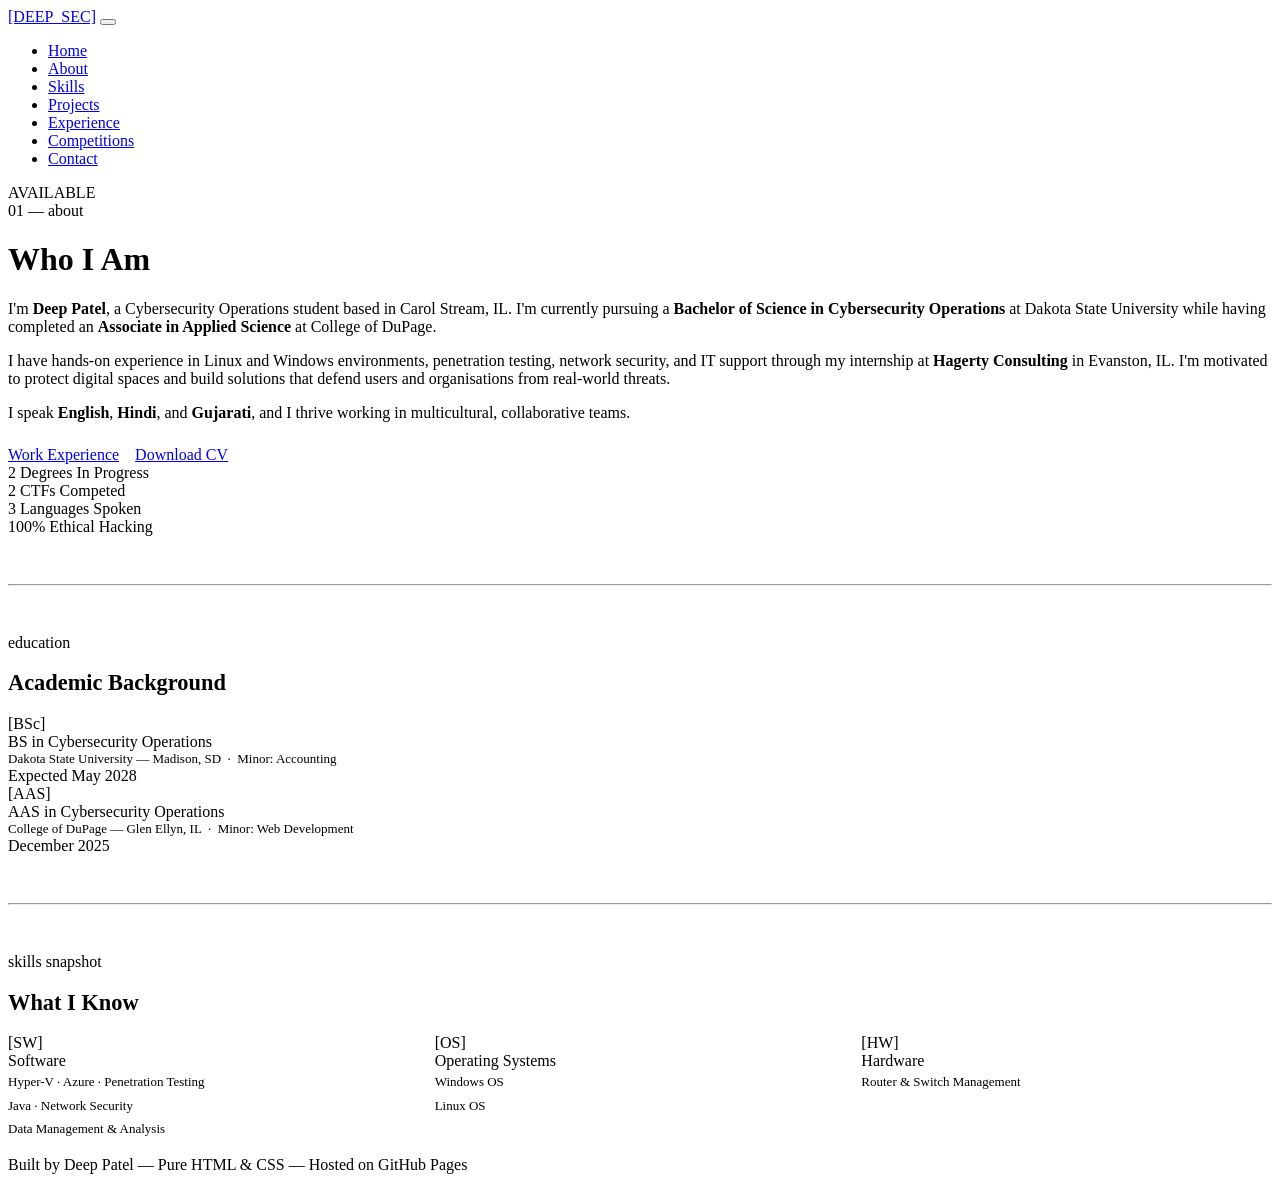
==== about.html @ 06ca4ebc "Update about.html" ====
<!DOCTYPE html>
<html lang="en">
<head>
  <meta charset="UTF-8">
  <meta name="viewport" content="width=device-width, initial-scale=1.0">
  <title>About — Deep Patel</title>
  <link rel="stylesheet" href="style.css">
</head>
<body>
 
<nav>
  <a href="index.html" class="nav-logo">[DEEP_SEC]</a>
  <button class="nav-toggle" id="navToggle" aria-label="Open menu">
    <span></span><span></span><span></span>
  </button>
  <ul class="nav-links" id="navLinks">
    <li><a href="index.html">Home</a></li>
    <li><a href="about.html" class="active">About</a></li>
    <li><a href="skills.html">Skills</a></li>
    <li><a href="projects.html">Projects</a></li>
    <li><a href="experience.html">Experience</a></li>
    <li><a href="competitions.html">Competitions</a></li>
    <li><a href="contact.html">Contact</a></li>
  </ul>
  <div class="nav-status">
    <div class="status-dot"></div>
    AVAILABLE
  </div>
</nav>
 
<main class="page-wrap">
 
  <div class="section-label">01 — about</div>
  <h1 class="section-title">Who I Am</h1>
 
  <div class="about-grid">
 
    <div class="about-text">
      <p>
        I'm <strong>Deep Patel</strong>, a Cybersecurity Operations student based in
        Carol Stream, IL. I'm currently pursuing a
        <strong>Bachelor of Science in Cybersecurity Operations</strong> at Dakota State University
        while having completed an <strong>Associate in Applied Science</strong> at College of DuPage.
      </p>
      <p>
        I have hands-on experience in Linux and Windows environments, penetration testing,
        network security, and IT support through my internship at
        <strong>Hagerty Consulting</strong> in Evanston, IL.
        I'm motivated to protect digital spaces and build solutions that defend
        users and organisations from real-world threats.
      </p>
      <p>
        I speak <strong>English</strong>, <strong>Hindi</strong>, and <strong>Gujarati</strong>,
        and I thrive working in multicultural, collaborative teams.
      </p>
 
      <div style="margin-top:1.5rem;display:flex;gap:1rem;flex-wrap:wrap;">
        <a href="experience.html" class="btn-primary">Work Experience</a>
        <a href="Resume.docx" class="btn-secondary" download>Download CV</a>
      </div>
    </div>
 
    <div class="about-stats">
      <div class="stat-box">
        <span class="stat-num">2</span>
        <span class="stat-label">Degrees In Progress</span>
      </div>
      <div class="stat-box">
        <span class="stat-num">2</span>
        <span class="stat-label">CTFs Competed</span>
      </div>
      <div class="stat-box">
        <span class="stat-num">3</span>
        <span class="stat-label">Languages Spoken</span>
      </div>
      <div class="stat-box">
        <span class="stat-num">100%</span>
        <span class="stat-label">Ethical Hacking</span>
      </div>
    </div>
 
  </div>
 
  <hr class="divider" style="margin:3rem 0;">
 
  <div class="section-label">education</div>
  <h2 class="section-title" style="font-size:1.4rem;">Academic Background</h2>
 
  <div class="cert-list">
 
    <div class="cert-item">
      <span class="cert-icon">[BSc]</span>
      <div>
        <div class="cert-name">BS in Cybersecurity Operations</div>
        <div style="font-size:13px;color:var(--text-muted);">
          Dakota State University — Madison, SD &nbsp;·&nbsp; Minor: Accounting
        </div>
      </div>
      <span class="cert-issuer">Expected May 2028</span>
    </div>
 
    <div class="cert-item">
      <span class="cert-icon">[AAS]</span>
      <div>
        <div class="cert-name">AAS in Cybersecurity Operations</div>
        <div style="font-size:13px;color:var(--text-muted);">
          College of DuPage — Glen Ellyn, IL &nbsp;·&nbsp; Minor: Web Development
        </div>
      </div>
      <span class="cert-issuer">December 2025</span>
    </div>
 
  </div>
 
  <hr class="divider" style="margin:3rem 0;">
 
  <div class="section-label">skills snapshot</div>
  <h2 class="section-title" style="font-size:1.4rem;">What I Know</h2>
 
  <div style="display:grid;grid-template-columns:repeat(auto-fit,minmax(200px,1fr));gap:1rem;">
 
    <div class="cert-item">
      <span class="cert-icon">[SW]</span>
      <div>
        <div class="cert-name">Software</div>
        <div style="font-size:13px;color:var(--text-muted);line-height:1.8;">
          Hyper-V · Azure · Penetration Testing<br>
          Java · Network Security<br>
          Data Management &amp; Analysis
        </div>
      </div>
    </div>
 
    <div class="cert-item">
      <span class="cert-icon">[OS]</span>
      <div>
        <div class="cert-name">Operating Systems</div>
        <div style="font-size:13px;color:var(--text-muted);line-height:1.8;">
          Windows OS<br>
          Linux OS
        </div>
      </div>
    </div>
 
    <div class="cert-item">
      <span class="cert-icon">[HW]</span>
      <div>
        <div class="cert-name">Hardware</div>
        <div style="font-size:13px;color:var(--text-muted);line-height:1.8;">
          Router &amp; Switch Management
        </div>
      </div>
    </div>
  </div>
</main>
<footer>
  <p>Built by <span>Deep Patel</span> — Pure HTML &amp; CSS — Hosted on GitHub Pages</p>
</footer>
 
<script>
  document.getElementById('navToggle').addEventListener('click', function () {
    document.getElementById('navLinks').classList.toggle('open');
  });
</script>
 
</body>
</html>
</html>
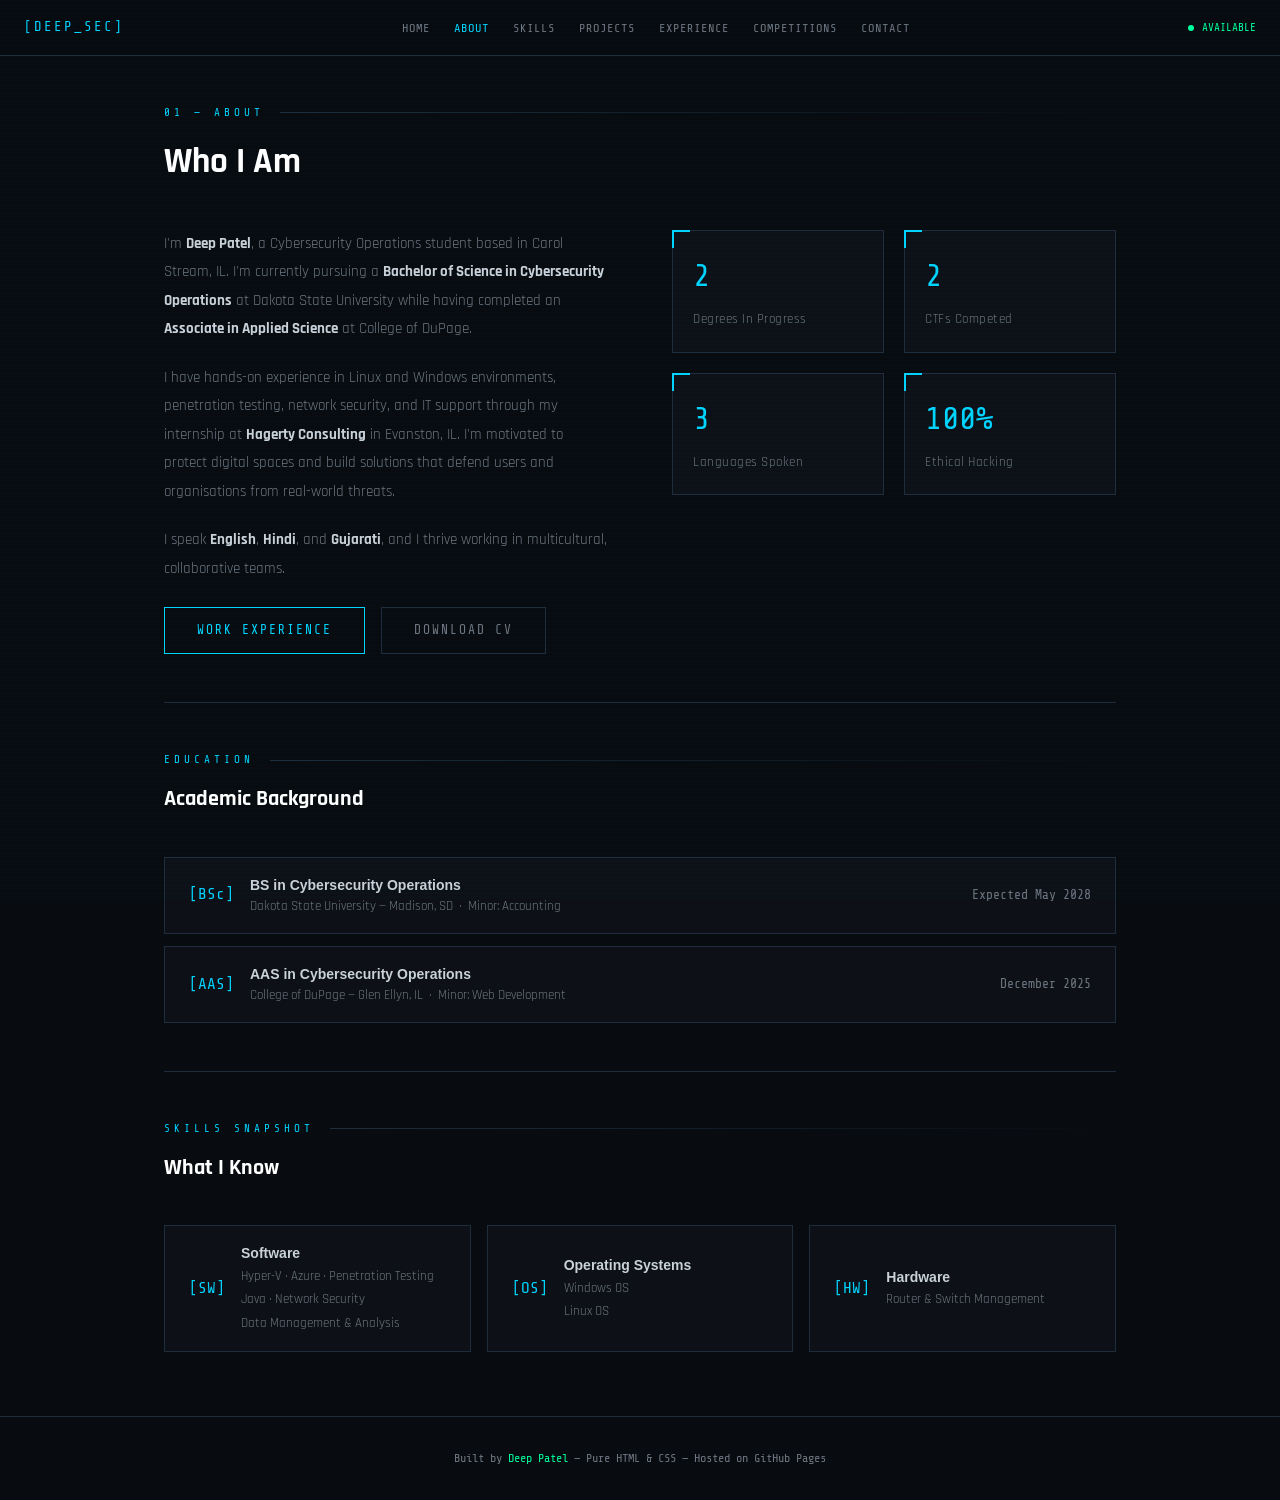
==== commit 54c1e1f5: "Update about.html" ====
--- a/about.html
+++ b/about.html
@@ -4,7 +4,7 @@
   <meta charset="UTF-8">
   <meta name="viewport" content="width=device-width, initial-scale=1.0">
   <title>About — Deep Patel</title>
-  <link rel="stylesheet" href="style.css">
+  <link rel="stylesheet" href="styles.css">
 </head>
 <body>
  
--- a/styles.css
+++ b/styles.css
@@ -0,0 +1,741 @@
+@import url('https://fonts.googleapis.com/css2?family=Share+Tech+Mono&family=Rajdhani:wght@400;500;600;700&display=swap');
+ 
+/* ── CSS Variables ────────────────────────────────────────── */
+:root {
+  --bg:           #080c10;
+  --surface:      #0d1117;
+  --surface2:     #131a22;
+  --border:       #1e2d3d;
+  --accent:       #00d4ff;
+  --accent2:      #00ff9d;
+  --accent3:      #ff4757;
+  --warn:         #ffa502;
+  --text:         #c9d1d9;
+  --text-muted:   #6e7681;
+  --mono:         'Share Tech Mono', monospace;
+  --sans:         'Rajdhani', sans-serif;
+  --nav-h:        56px;
+}
+ 
+/* ── Reset ────────────────────────────────────────────────── */
+*, *::before, *::after { box-sizing: border-box; margin: 0; padding: 0; }
+ 
+html { scroll-behavior: smooth; font-size: 16px; }
+ 
+body {
+  background: var(--bg);
+  color: var(--text);
+  font-family: var(--sans);
+  line-height: 1.6;
+  min-height: 100vh;
+}
+ 
+/* ── Scanline overlay ─────────────────────────────────────── */
+body::before {
+  content: '';
+  position: fixed;
+  inset: 0;
+  background: repeating-linear-gradient(
+    0deg,
+    transparent,
+    transparent 2px,
+    rgba(0,212,255,0.012) 2px,
+    rgba(0,212,255,0.012) 4px
+  );
+  pointer-events: none;
+  z-index: 9999;
+}
+ 
+/* ── Keyframes ────────────────────────────────────────────── */
+@keyframes blink     { 0%,100%{opacity:1} 50%{opacity:0} }
+@keyframes fadeUp    { from{opacity:0;transform:translateY(20px)} to{opacity:1;transform:translateY(0)} }
+@keyframes pulse     { 0%,100%{opacity:0.6;box-shadow:0 0 8px var(--accent)} 50%{opacity:1;box-shadow:0 0 20px var(--accent),0 0 40px rgba(0,212,255,0.3)} }
+@keyframes slideIn   { from{opacity:0;transform:translateX(-30px)} to{opacity:1;transform:translateX(0)} }
+ 
+/* ── ✏️ EDIT HIGHLIGHT ────────────────────────────────────── */
+/* All text/links you need to personalise are wrapped in
+   <span class="editable"> or have class="editable-block".
+   Remove the yellow highlight once you've filled in your info. */
+.editable {
+  background: rgba(255, 214, 0, 0.18);
+  border-bottom: 1.5px dashed #ffd600;
+  color: inherit;
+  cursor: text;
+  border-radius: 2px;
+  padding: 0 2px;
+}
+.editable-block {
+  border-left: 3px dashed #ffd600;
+  background: rgba(255, 214, 0, 0.06);
+  padding-left: 1rem;
+}
+ 
+/* ── Navigation ───────────────────────────────────────────── */
+nav {
+  position: fixed;
+  top: 0; left: 0; right: 0;
+  height: var(--nav-h);
+  background: rgba(8,12,16,0.94);
+  backdrop-filter: blur(12px);
+  border-bottom: 1px solid var(--border);
+  z-index: 1000;
+  display: flex;
+  align-items: center;
+  justify-content: space-between;
+  padding: 0 1.5rem;
+  gap: 1rem;
+}
+ 
+.nav-logo {
+  font-family: var(--mono);
+  font-size: 14px;
+  color: var(--accent);
+  letter-spacing: 2px;
+  text-decoration: none;
+  white-space: nowrap;
+}
+.nav-logo span { color: var(--accent2); }
+ 
+.nav-links {
+  display: flex;
+  list-style: none;
+  gap: 1.5rem;
+  flex-wrap: wrap;
+}
+ 
+.nav-links a {
+  font-family: var(--mono);
+  font-size: 12px;
+  color: var(--text-muted);
+  text-decoration: none;
+  letter-spacing: 1px;
+  text-transform: uppercase;
+  transition: color 0.2s;
+  padding: 4px 0;
+}
+.nav-links a:hover,
+.nav-links a.active { color: var(--accent); }
+ 
+.nav-status {
+  display: flex;
+  align-items: center;
+  gap: 8px;
+  font-family: var(--mono);
+  font-size: 11px;
+  color: var(--accent2);
+  white-space: nowrap;
+}
+ 
+.status-dot {
+  width: 6px; height: 6px;
+  border-radius: 50%;
+  background: var(--accent2);
+  animation: pulse 2s ease-in-out infinite;
+  flex-shrink: 0;
+}
+ 
+/* Hamburger (mobile) */
+.nav-toggle {
+  display: none;
+  flex-direction: column;
+  gap: 5px;
+  background: none;
+  border: none;
+  cursor: pointer;
+  padding: 4px;
+}
+.nav-toggle span {
+  display: block;
+  width: 22px; height: 2px;
+  background: var(--accent);
+  transition: all 0.3s;
+}
+ 
+/* ── Page wrapper ─────────────────────────────────────────── */
+.page-wrap {
+  max-width: 1000px;
+  margin: 0 auto;
+  padding: calc(var(--nav-h) + 3rem) 1.5rem 4rem;
+}
+ 
+/* ── Section header ───────────────────────────────────────── */
+.section-label {
+  font-family: var(--mono);
+  font-size: 11px;
+  color: var(--accent);
+  letter-spacing: 4px;
+  text-transform: uppercase;
+  margin-bottom: 0.75rem;
+  display: flex;
+  align-items: center;
+  gap: 1rem;
+}
+.section-label::after {
+  content: '';
+  flex: 1; height: 1px;
+  background: linear-gradient(90deg, var(--border), transparent);
+}
+ 
+.section-title {
+  font-size: clamp(1.6rem, 4vw, 2.2rem);
+  font-weight: 700;
+  color: #fff;
+  margin-bottom: 2.5rem;
+}
+ 
+/* ── Divider ──────────────────────────────────────────────── */
+.divider {
+  border: none;
+  border-top: 1px solid var(--border);
+  margin: 0;
+}
+ 
+/* ── Buttons ──────────────────────────────────────────────── */
+.btn-primary {
+  display: inline-block;
+  padding: 0.75rem 2rem;
+  background: transparent;
+  border: 1px solid var(--accent);
+  color: var(--accent);
+  font-family: var(--mono);
+  font-size: 13px;
+  letter-spacing: 2px;
+  text-transform: uppercase;
+  cursor: pointer;
+  text-decoration: none;
+  transition: color 0.2s;
+  position: relative;
+  overflow: hidden;
+  white-space: nowrap;
+}
+.btn-primary::before {
+  content: '';
+  position: absolute; inset: 0;
+  background: var(--accent);
+  transform: translateX(-100%);
+  transition: transform 0.25s ease;
+  z-index: -1;
+}
+.btn-primary:hover { color: var(--bg); }
+.btn-primary:hover::before { transform: translateX(0); }
+ 
+.btn-secondary {
+  display: inline-block;
+  padding: 0.75rem 2rem;
+  background: transparent;
+  border: 1px solid var(--border);
+  color: var(--text-muted);
+  font-family: var(--mono);
+  font-size: 13px;
+  letter-spacing: 2px;
+  text-transform: uppercase;
+  cursor: pointer;
+  text-decoration: none;
+  transition: all 0.2s;
+  white-space: nowrap;
+}
+.btn-secondary:hover { border-color: var(--text-muted); color: var(--text); }
+ 
+/* ── Tags ─────────────────────────────────────────────────── */
+.tag {
+  font-family: var(--mono);
+  font-size: 11px;
+  padding: 3px 10px;
+  background: rgba(0,212,255,0.08);
+  border: 1px solid rgba(0,212,255,0.2);
+  color: var(--accent);
+  letter-spacing: 0.5px;
+  border-radius: 2px;
+}
+ 
+/* ── Cursor blink ─────────────────────────────────────────── */
+.cursor { animation: blink 1s step-end infinite; color: var(--accent); }
+ 
+/* ============================================================
+   HERO (index.html)
+   ============================================================ */
+.hero {
+  min-height: calc(100vh - var(--nav-h));
+  display: flex;
+  flex-direction: column;
+  justify-content: center;
+  padding: calc(var(--nav-h) + 2rem) 1.5rem 4rem;
+  max-width: 1000px;
+  margin: 0 auto;
+  position: relative;
+}
+ 
+.hero-tag {
+  font-family: var(--mono);
+  font-size: 12px;
+  color: var(--accent);
+  letter-spacing: 3px;
+  text-transform: uppercase;
+  margin-bottom: 1.5rem;
+  animation: fadeUp 0.6s ease both;
+}
+ 
+.hero-name {
+  font-size: clamp(2.6rem, 8vw, 5rem);
+  font-weight: 700;
+  line-height: 1.05;
+  letter-spacing: -1px;
+  color: #fff;
+  margin-bottom: 0.5rem;
+  animation: fadeUp 0.7s ease 0.1s both;
+}
+.hero-name .accent { color: var(--accent); }
+ 
+.hero-title {
+  font-family: var(--mono);
+  font-size: clamp(13px, 2.5vw, 18px);
+  color: var(--accent2);
+  margin-bottom: 2rem;
+  animation: fadeUp 0.7s ease 0.2s both;
+}
+ 
+.hero-desc {
+  max-width: 540px;
+  color: var(--text-muted);
+  line-height: 1.9;
+  font-size: 15px;
+  margin-bottom: 3rem;
+  animation: fadeUp 0.7s ease 0.3s both;
+}
+ 
+.hero-ctas {
+  display: flex;
+  gap: 1rem;
+  flex-wrap: wrap;
+  animation: fadeUp 0.7s ease 0.4s both;
+}
+ 
+.hero-visual {
+  position: absolute;
+  right: -40px; top: 50%;
+  transform: translateY(-50%);
+  opacity: 0.07;
+  pointer-events: none;
+}
+ 
+/* ============================================================
+   ABOUT (about.html)
+   ============================================================ */
+.about-grid {
+  display: grid;
+  grid-template-columns: 1fr 1fr;
+  gap: 4rem;
+  align-items: start;
+  margin-bottom: 3rem;
+}
+ 
+.about-text p {
+  color: var(--text-muted);
+  line-height: 1.9;
+  margin-bottom: 1.25rem;
+  font-size: 15px;
+}
+.about-text strong { color: var(--text); }
+ 
+.about-stats {
+  display: grid;
+  grid-template-columns: 1fr 1fr;
+  gap: 1.25rem;
+}
+ 
+.stat-box {
+  border: 1px solid var(--border);
+  padding: 1.25rem;
+  position: relative;
+  background: var(--surface);
+}
+.stat-box::before {
+  content: '';
+  position: absolute;
+  top: -1px; left: -1px;
+  width: 18px; height: 18px;
+  border-top: 2px solid var(--accent);
+  border-left: 2px solid var(--accent);
+}
+ 
+.stat-num {
+  font-family: var(--mono);
+  font-size: 2rem;
+  color: var(--accent);
+  display: block;
+  margin-bottom: 0.25rem;
+}
+.stat-label {
+  font-size: 13px;
+  color: var(--text-muted);
+  letter-spacing: 0.5px;
+}
+ 
+.certifications {
+  margin-top: 3rem;
+}
+ 
+.cert-list {
+  display: flex;
+  flex-direction: column;
+  gap: 0.75rem;
+}
+ 
+.cert-item {
+  display: flex;
+  align-items: center;
+  gap: 1rem;
+  padding: 1rem 1.5rem;
+  background: var(--surface);
+  border: 1px solid var(--border);
+  font-size: 14px;
+  transition: border-color 0.2s;
+}
+.cert-item:hover { border-color: var(--accent); }
+ 
+.cert-icon {
+  font-family: var(--mono);
+  color: var(--accent);
+  font-size: 16px;
+}
+.cert-name { color: var(--text); font-weight: 600; }
+.cert-issuer { color: var(--text-muted); font-size: 13px; margin-left: auto; font-family: var(--mono); }
+ 
+/* ============================================================
+   SKILLS (skills.html)
+   ============================================================ */
+.skills-grid {
+  display: grid;
+  grid-template-columns: repeat(auto-fit, minmax(220px, 1fr));
+  gap: 1.25rem;
+  margin-bottom: 4rem;
+}
+ 
+.skill-card {
+  background: var(--surface);
+  border: 1px solid var(--border);
+  padding: 1.5rem;
+  transition: border-color 0.2s, transform 0.2s;
+}
+.skill-card:hover {
+  border-color: var(--accent);
+  transform: translateY(-2px);
+}
+ 
+.skill-icon {
+  font-family: var(--mono);
+  font-size: 20px;
+  color: var(--accent);
+  margin-bottom: 1rem;
+  display: block;
+}
+.skill-name {
+  font-size: 15px;
+  font-weight: 600;
+  color: #fff;
+  margin-bottom: 0.5rem;
+}
+.skill-desc {
+  font-size: 13px;
+  color: var(--text-muted);
+  line-height: 1.7;
+}
+.skill-bar-wrap {
+  margin-top: 1rem;
+  height: 2px;
+  background: var(--border);
+}
+.skill-bar {
+  height: 100%;
+  background: var(--accent);
+  width: 0;
+  transition: width 1.2s ease 0.3s;
+}
+ 
+/* Tools section */
+.tools-grid {
+  display: grid;
+  grid-template-columns: repeat(auto-fill, minmax(120px, 1fr));
+  gap: 0.75rem;
+}
+ 
+.tool-pill {
+  font-family: var(--mono);
+  font-size: 12px;
+  padding: 0.6rem 1rem;
+  border: 1px solid var(--border);
+  color: var(--text-muted);
+  text-align: center;
+  background: var(--surface);
+  letter-spacing: 0.5px;
+  transition: all 0.2s;
+}
+.tool-pill:hover { border-color: var(--accent2); color: var(--accent2); }
+ 
+/* ============================================================
+   PROJECTS (projects.html)
+   ============================================================ */
+.projects-grid {
+  display: grid;
+  grid-template-columns: repeat(auto-fit, minmax(280px, 1fr));
+  gap: 1.25rem;
+}
+ 
+.project-card {
+  background: var(--surface);
+  border: 1px solid var(--border);
+  transition: border-color 0.2s, transform 0.2s;
+  display: flex;
+  flex-direction: column;
+}
+.project-card:hover {
+  border-color: var(--accent2);
+  transform: translateY(-3px);
+}
+ 
+.project-top {
+  padding: 1.25rem;
+  border-bottom: 1px solid var(--border);
+  display: flex;
+  justify-content: space-between;
+  align-items: flex-start;
+}
+ 
+.project-status {
+  font-family: var(--mono);
+  font-size: 10px;
+  padding: 3px 10px;
+  border: 1px solid;
+  letter-spacing: 1px;
+}
+.status-active { border-color: var(--accent2); color: var(--accent2); }
+.status-wip    { border-color: var(--warn);    color: var(--warn); }
+.status-done   { border-color: var(--text-muted); color: var(--text-muted); }
+ 
+.project-num {
+  font-family: var(--mono);
+  font-size: 11px;
+  color: var(--text-muted);
+}
+ 
+.project-body { padding: 1.5rem; flex: 1; display: flex; flex-direction: column; }
+ 
+.project-name {
+  font-size: 17px;
+  font-weight: 700;
+  color: #fff;
+  margin-bottom: 0.75rem;
+}
+.project-desc {
+  font-size: 13px;
+  color: var(--text-muted);
+  line-height: 1.8;
+  margin-bottom: 1.25rem;
+  flex: 1;
+}
+.project-tags {
+  display: flex;
+  flex-wrap: wrap;
+  gap: 0.5rem;
+}
+ 
+.project-link {
+  display: inline-block;
+  margin-top: 1.25rem;
+  font-family: var(--mono);
+  font-size: 12px;
+  color: var(--accent);
+  text-decoration: none;
+  letter-spacing: 1px;
+  border-bottom: 1px solid transparent;
+  transition: border-color 0.2s;
+}
+.project-link:hover { border-color: var(--accent); }
+ 
+/* ============================================================
+   COMPETITIONS (competitions.html)
+   ============================================================ */
+.comp-list {
+  display: flex;
+  flex-direction: column;
+  gap: 1rem;
+}
+ 
+.comp-item {
+  background: var(--surface);
+  border: 1px solid var(--border);
+  padding: 1.25rem 1.75rem;
+  display: grid;
+  grid-template-columns: 64px 1fr auto;
+  gap: 1.5rem;
+  align-items: center;
+  transition: border-color 0.2s;
+}
+.comp-item:hover { border-color: var(--accent); }
+ 
+.comp-rank {
+  font-family: var(--mono);
+  font-size: 1.3rem;
+  font-weight: 700;
+  color: var(--accent);
+  text-align: center;
+}
+.comp-rank.gold   { color: #ffd700; }
+.comp-rank.silver { color: #c0c0c0; }
+.comp-rank.bronze { color: #cd7f32; }
+ 
+.comp-info h4 {
+  font-size: 16px;
+  font-weight: 600;
+  color: #fff;
+  margin-bottom: 4px;
+}
+.comp-info p {
+  font-size: 13px;
+  color: var(--text-muted);
+  line-height: 1.6;
+}
+ 
+.comp-meta {
+  text-align: right;
+  font-family: var(--mono);
+  font-size: 11px;
+  color: var(--text-muted);
+  line-height: 1.8;
+}
+ 
+/* ============================================================
+   CONTACT (contact.html)
+   ============================================================ */
+.contact-grid {
+  display: grid;
+  grid-template-columns: 1fr 1fr;
+  gap: 4rem;
+  align-items: start;
+}
+ 
+.contact-intro p {
+  color: var(--text-muted);
+  line-height: 1.9;
+  font-size: 15px;
+  margin-bottom: 2rem;
+}
+ 
+.contact-links {
+  display: flex;
+  flex-direction: column;
+  gap: 0.75rem;
+}
+ 
+.contact-link {
+  display: flex;
+  align-items: center;
+  gap: 1rem;
+  padding: 0.9rem 1.25rem;
+  border: 1px solid var(--border);
+  color: var(--text);
+  text-decoration: none;
+  font-size: 14px;
+  font-family: var(--mono);
+  background: var(--surface);
+  transition: all 0.2s;
+}
+.contact-link:hover { border-color: var(--accent); color: var(--accent); }
+ 
+.contact-link-icon {
+  color: var(--accent);
+  font-size: 14px;
+  min-width: 28px;
+}
+ 
+.contact-form {
+  display: flex;
+  flex-direction: column;
+  gap: 1rem;
+}
+ 
+.form-group {
+  display: flex;
+  flex-direction: column;
+  gap: 6px;
+}
+ 
+.form-label {
+  font-family: var(--mono);
+  font-size: 11px;
+  color: var(--text-muted);
+  letter-spacing: 2px;
+  text-transform: uppercase;
+}
+ 
+.form-input,
+.form-textarea {
+  background: var(--surface);
+  border: 1px solid var(--border);
+  color: var(--text);
+  font-family: var(--sans);
+  font-size: 14px;
+  padding: 0.75rem 1rem;
+  outline: none;
+  transition: border-color 0.2s;
+  width: 100%;
+}
+.form-input:focus,
+.form-textarea:focus { border-color: var(--accent); }
+.form-textarea { min-height: 120px; resize: vertical; }
+ 
+/* ============================================================
+   FOOTER
+   ============================================================ */
+footer {
+  border-top: 1px solid var(--border);
+  padding: 2rem 1.5rem;
+  text-align: center;
+  font-family: var(--mono);
+  font-size: 12px;
+  color: var(--text-muted);
+}
+footer span { color: var(--accent2); }
+ 
+/* ============================================================
+   RESPONSIVE — Tablet & Mobile
+   ============================================================ */
+@media (max-width: 768px) {
+  /* Nav */
+  .nav-links {
+    display: none;
+    position: absolute;
+    top: var(--nav-h);
+    left: 0; right: 0;
+    background: rgba(8,12,16,0.98);
+    flex-direction: column;
+    padding: 1rem 1.5rem 1.5rem;
+    border-bottom: 1px solid var(--border);
+    gap: 0;
+  }
+  .nav-links.open { display: flex; }
+  .nav-links a {
+    padding: 0.75rem 0;
+    border-bottom: 1px solid var(--border);
+    font-size: 14px;
+  }
+  .nav-toggle { display: flex; }
+  .nav-status { display: none; }
+ 
+  /* Layouts */
+  .about-grid      { grid-template-columns: 1fr; gap: 2rem; }
+  .contact-grid    { grid-template-columns: 1fr; gap: 2.5rem; }
+  .comp-item       { grid-template-columns: 48px 1fr; }
+  .comp-meta       { display: none; }
+  .hero-visual     { display: none; }
+  .hero-ctas       { flex-direction: column; }
+  .btn-primary,
+  .btn-secondary   { text-align: center; }
+}
+ 
+@media (max-width: 480px) {
+  .about-stats         { grid-template-columns: 1fr 1fr; }
+  .skills-grid         { grid-template-columns: 1fr; }
+  .projects-grid       { grid-template-columns: 1fr; }
+  .tools-grid          { grid-template-columns: repeat(auto-fill, minmax(100px, 1fr)); }
+}
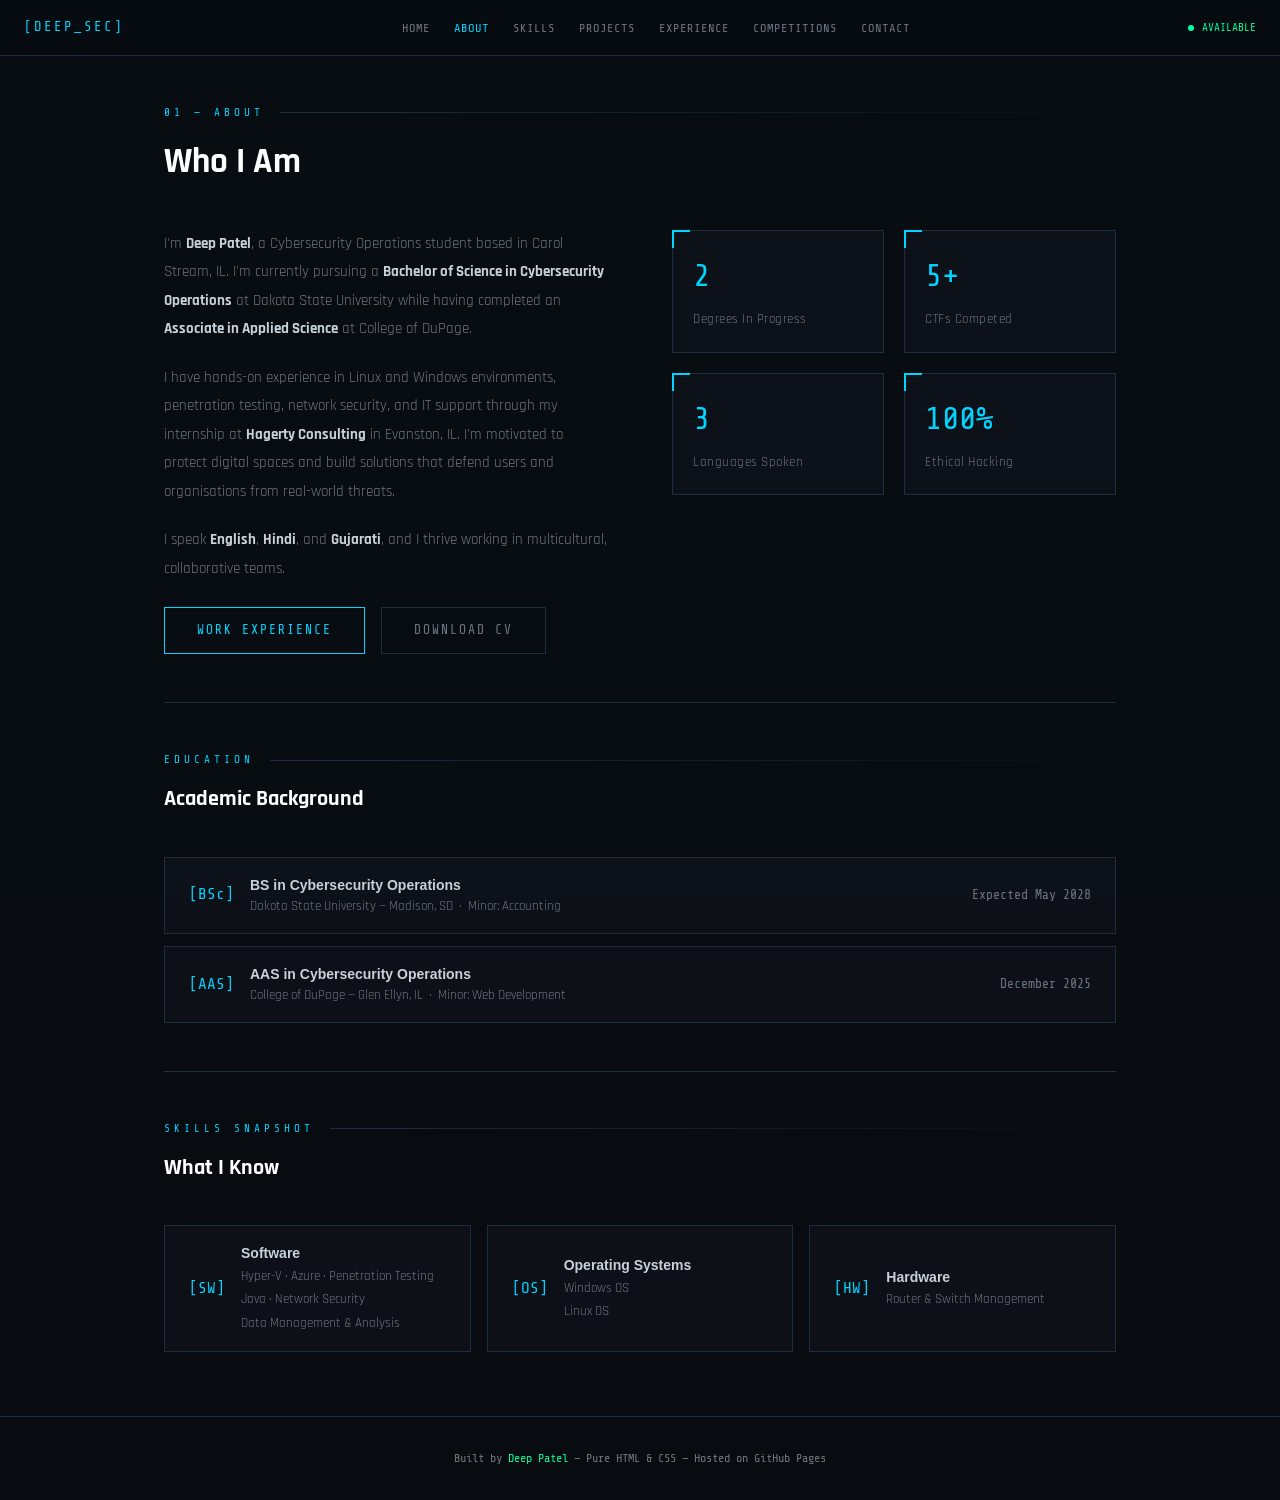
==== commit 2daf20f8: "Update about.html" ====
--- a/about.html
+++ b/about.html
@@ -66,7 +66,7 @@
         <span class="stat-label">Degrees In Progress</span>
       </div>
       <div class="stat-box">
-        <span class="stat-num">2</span>
+        <span class="stat-num">5+</span>
         <span class="stat-label">CTFs Competed</span>
       </div>
       <div class="stat-box">
--- a/styles.css
+++ b/styles.css
@@ -1,6 +1,6 @@
 @import url('https://fonts.googleapis.com/css2?family=Share+Tech+Mono&family=Rajdhani:wght@400;500;600;700&display=swap');
  
-/* ── CSS Variables ────────────────────────────────────────── */
+
 :root {
   --bg:           #080c10;
   --surface:      #0d1117;
@@ -17,7 +17,7 @@
   --nav-h:        56px;
 }
  
-/* ── Reset ────────────────────────────────────────────────── */
+
 *, *::before, *::after { box-sizing: border-box; margin: 0; padding: 0; }
  
 html { scroll-behavior: smooth; font-size: 16px; }
@@ -30,7 +30,6 @@
   min-height: 100vh;
 }
  
-/* ── Scanline overlay ─────────────────────────────────────── */
 body::before {
   content: '';
   position: fixed;
@@ -46,31 +45,14 @@
   z-index: 9999;
 }
  
-/* ── Keyframes ────────────────────────────────────────────── */
+
 @keyframes blink     { 0%,100%{opacity:1} 50%{opacity:0} }
 @keyframes fadeUp    { from{opacity:0;transform:translateY(20px)} to{opacity:1;transform:translateY(0)} }
 @keyframes pulse     { 0%,100%{opacity:0.6;box-shadow:0 0 8px var(--accent)} 50%{opacity:1;box-shadow:0 0 20px var(--accent),0 0 40px rgba(0,212,255,0.3)} }
 @keyframes slideIn   { from{opacity:0;transform:translateX(-30px)} to{opacity:1;transform:translateX(0)} }
  
-/* ── ✏️ EDIT HIGHLIGHT ────────────────────────────────────── */
-/* All text/links you need to personalise are wrapped in
-   <span class="editable"> or have class="editable-block".
-   Remove the yellow highlight once you've filled in your info. */
-.editable {
-  background: rgba(255, 214, 0, 0.18);
-  border-bottom: 1.5px dashed #ffd600;
-  color: inherit;
-  cursor: text;
-  border-radius: 2px;
-  padding: 0 2px;
-}
-.editable-block {
-  border-left: 3px dashed #ffd600;
-  background: rgba(255, 214, 0, 0.06);
-  padding-left: 1rem;
-}
- 
-/* ── Navigation ───────────────────────────────────────────── */
+
+
 nav {
   position: fixed;
   top: 0; left: 0; right: 0;
@@ -151,14 +133,13 @@
   transition: all 0.3s;
 }
  
-/* ── Page wrapper ─────────────────────────────────────────── */
+
 .page-wrap {
   max-width: 1000px;
   margin: 0 auto;
   padding: calc(var(--nav-h) + 3rem) 1.5rem 4rem;
 }
- 
-/* ── Section header ───────────────────────────────────────── */
+
 .section-label {
   font-family: var(--mono);
   font-size: 11px;
@@ -183,14 +164,14 @@
   margin-bottom: 2.5rem;
 }
  
-/* ── Divider ──────────────────────────────────────────────── */
+
 .divider {
   border: none;
   border-top: 1px solid var(--border);
   margin: 0;
 }
  
-/* ── Buttons ──────────────────────────────────────────────── */
+
 .btn-primary {
   display: inline-block;
   padding: 0.75rem 2rem;
@@ -236,7 +217,7 @@
 }
 .btn-secondary:hover { border-color: var(--text-muted); color: var(--text); }
  
-/* ── Tags ─────────────────────────────────────────────────── */
+
 .tag {
   font-family: var(--mono);
   font-size: 11px;
@@ -248,12 +229,10 @@
   border-radius: 2px;
 }
  
-/* ── Cursor blink ─────────────────────────────────────────── */
+
 .cursor { animation: blink 1s step-end infinite; color: var(--accent); }
  
-/* ============================================================
-   HERO (index.html)
-   ============================================================ */
+
 .hero {
   min-height: calc(100vh - var(--nav-h));
   display: flex;
@@ -318,9 +297,7 @@
   pointer-events: none;
 }
  
-/* ============================================================
-   ABOUT (about.html)
-   ============================================================ */
+
 .about-grid {
   display: grid;
   grid-template-columns: 1fr 1fr;
@@ -401,9 +378,7 @@
 .cert-name { color: var(--text); font-weight: 600; }
 .cert-issuer { color: var(--text-muted); font-size: 13px; margin-left: auto; font-family: var(--mono); }
  
-/* ============================================================
-   SKILLS (skills.html)
-   ============================================================ */
+
 .skills-grid {
   display: grid;
   grid-template-columns: repeat(auto-fit, minmax(220px, 1fr));
@@ -472,9 +447,7 @@
 }
 .tool-pill:hover { border-color: var(--accent2); color: var(--accent2); }
  
-/* ============================================================
-   PROJECTS (projects.html)
-   ============================================================ */
+
 .projects-grid {
   display: grid;
   grid-template-columns: repeat(auto-fit, minmax(280px, 1fr));
@@ -552,9 +525,7 @@
 }
 .project-link:hover { border-color: var(--accent); }
  
-/* ============================================================
-   COMPETITIONS (competitions.html)
-   ============================================================ */
+
 .comp-list {
   display: flex;
   flex-direction: column;
@@ -604,9 +575,7 @@
   line-height: 1.8;
 }
  
-/* ============================================================
-   CONTACT (contact.html)
-   ============================================================ */
+
 .contact-grid {
   display: grid;
   grid-template-columns: 1fr 1fr;
@@ -684,9 +653,7 @@
 .form-textarea:focus { border-color: var(--accent); }
 .form-textarea { min-height: 120px; resize: vertical; }
  
-/* ============================================================
-   FOOTER
-   ============================================================ */
+
 footer {
   border-top: 1px solid var(--border);
   padding: 2rem 1.5rem;
@@ -697,9 +664,7 @@
 }
 footer span { color: var(--accent2); }
  
-/* ============================================================
-   RESPONSIVE — Tablet & Mobile
-   ============================================================ */
+
 @media (max-width: 768px) {
   /* Nav */
   .nav-links {
@@ -739,3 +704,4 @@
   .projects-grid       { grid-template-columns: 1fr; }
   .tools-grid          { grid-template-columns: repeat(auto-fill, minmax(100px, 1fr)); }
 }
+ 
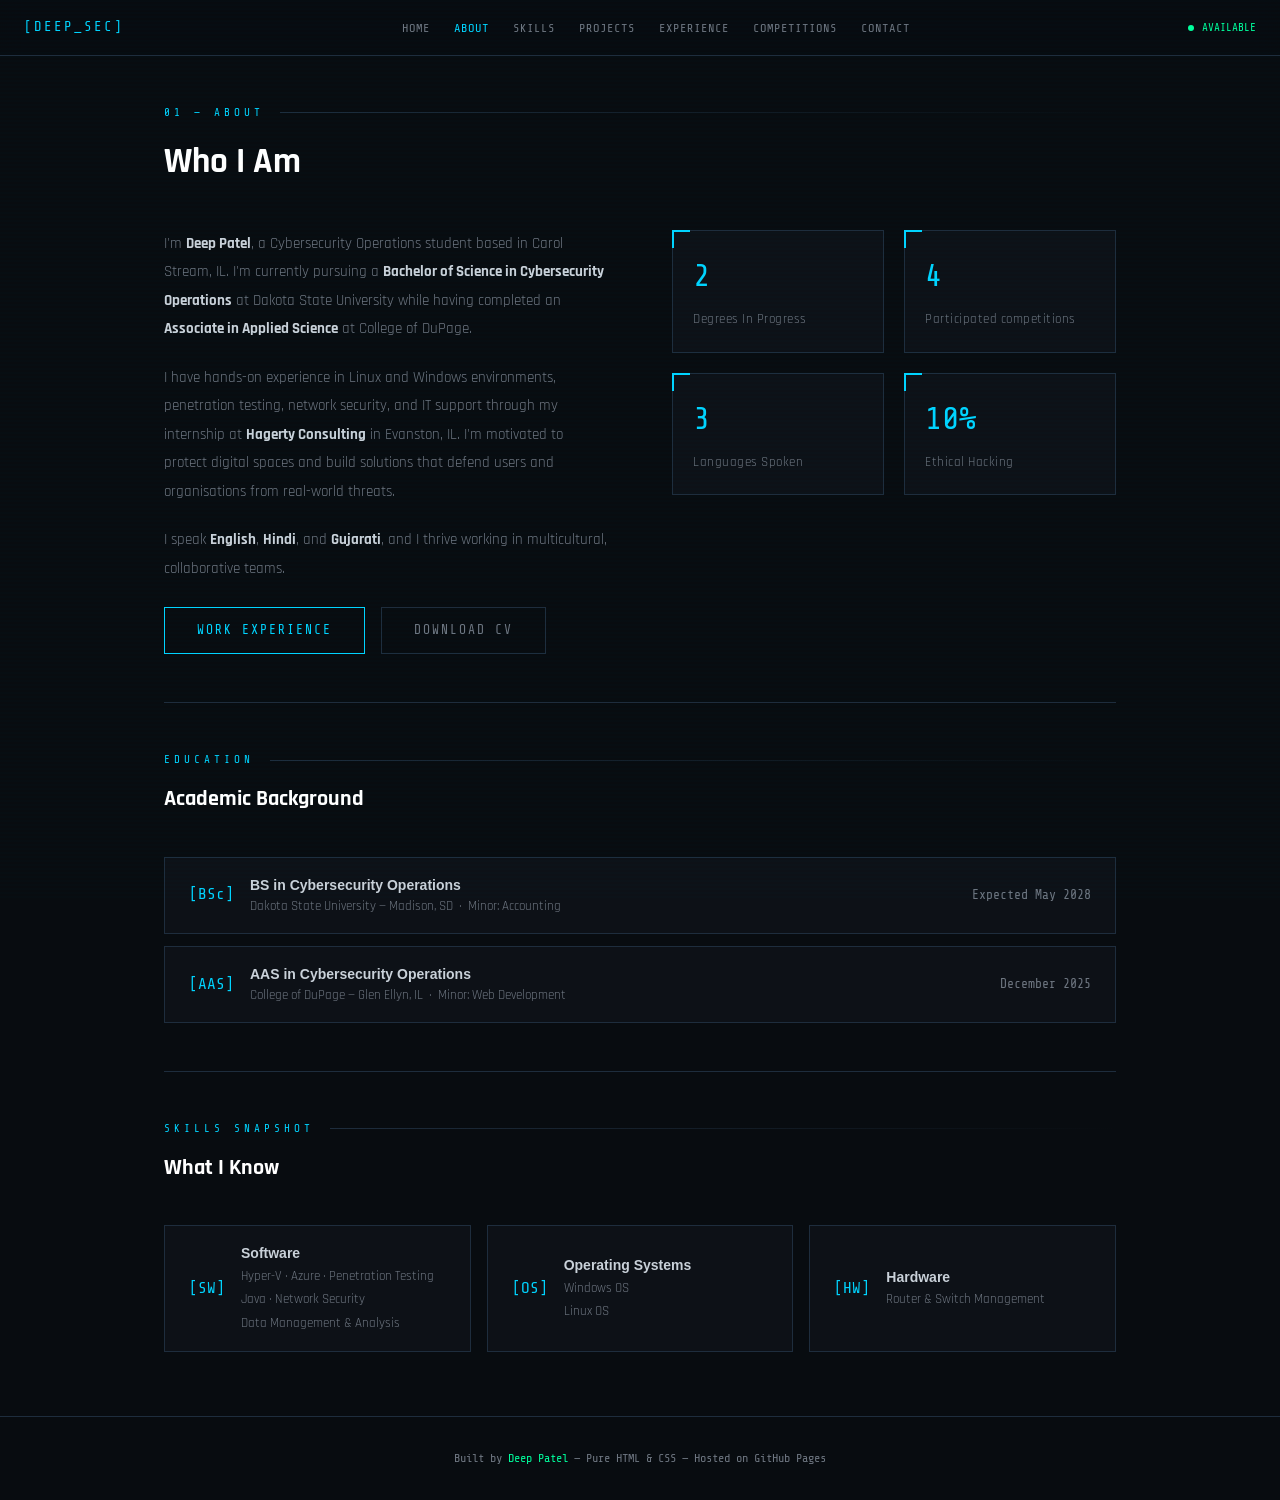
==== commit d152a4a8: "Update about.html" ====
--- a/about.html
+++ b/about.html
@@ -16,10 +16,10 @@
   <ul class="nav-links" id="navLinks">
     <li><a href="index.html">Home</a></li>
     <li><a href="about.html" class="active">About</a></li>
-    <li><a href="skills.html">Skills</a></li>
-    <li><a href="projects.html">Projects</a></li>
-    <li><a href="experience.html">Experience</a></li>
-    <li><a href="competitions.html">Competitions</a></li>
+    <li><a href="skill.html">Skills</a></li>
+    <li><a href="Projects.html">Projects</a></li>
+    <li><a href="Experience.html">Experience</a></li>
+    <li><a href="Competitions.html">Competitions</a></li>
     <li><a href="contact.html">Contact</a></li>
   </ul>
   <div class="nav-status">
@@ -66,15 +66,15 @@
         <span class="stat-label">Degrees In Progress</span>
       </div>
       <div class="stat-box">
-        <span class="stat-num">5+</span>
-        <span class="stat-label">CTFs Competed</span>
+        <span class="stat-num">4</span>
+        <span class="stat-label">Participated competitions </span>
       </div>
       <div class="stat-box">
         <span class="stat-num">3</span>
         <span class="stat-label">Languages Spoken</span>
       </div>
       <div class="stat-box">
-        <span class="stat-num">100%</span>
+        <span class="stat-num">10%</span>
         <span class="stat-label">Ethical Hacking</span>
       </div>
     </div>
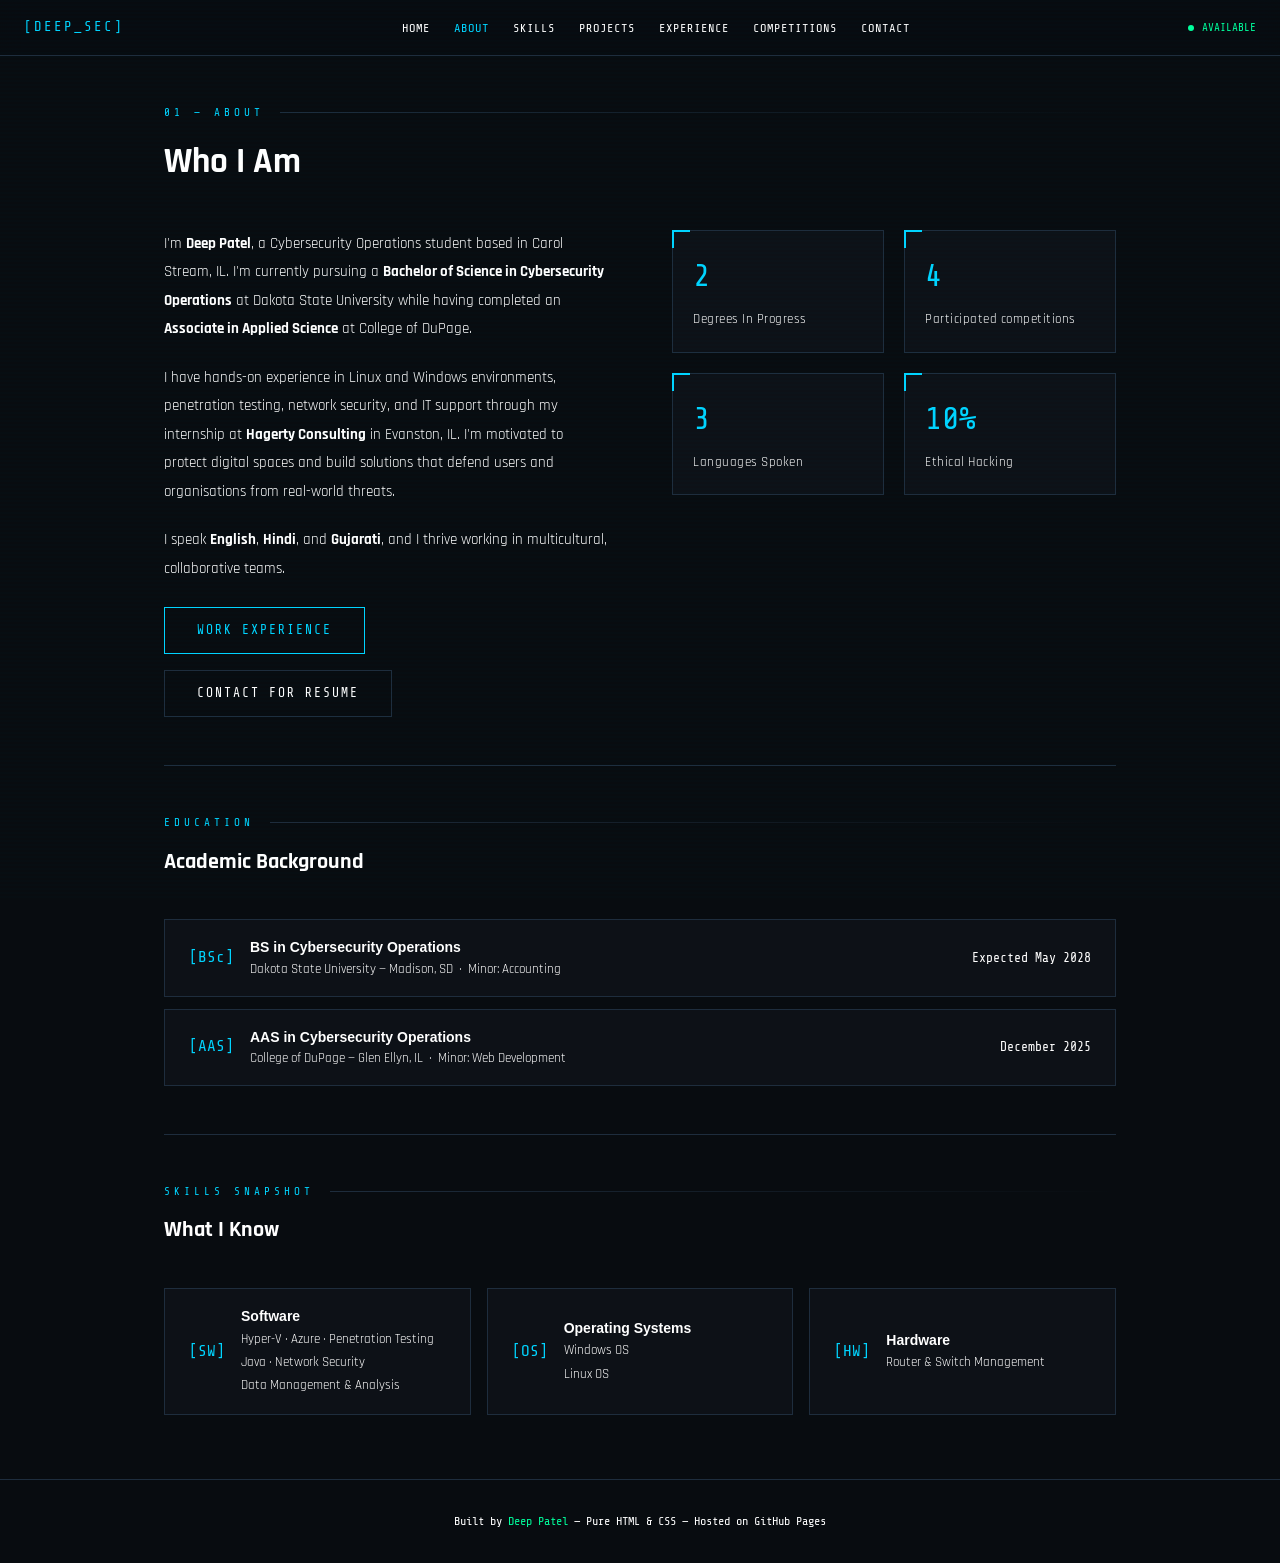
==== commit c16e39e3: "Update about.html" ====
--- a/about.html
+++ b/about.html
@@ -55,8 +55,8 @@
       </p>
  
       <div style="margin-top:1.5rem;display:flex;gap:1rem;flex-wrap:wrap;">
-        <a href="experience.html" class="btn-primary">Work Experience</a>
-        <a href="Resume.docx" class="btn-secondary" download>Download CV</a>
+        <a href="Experience.html" class="btn-primary">Work Experience</a>
+        <a href="contact.html" class="btn-secondary" download>Contact for Resume</a>
       </div>
     </div>
  
@@ -165,5 +165,4 @@
  
 </body>
 </html>
-</html>
  
--- a/styles.css
+++ b/styles.css
@@ -10,8 +10,8 @@
   --accent2:      #00ff9d;
   --accent3:      #ff4757;
   --warn:         #ffa502;
-  --text:         #c9d1d9;
-  --text-muted:   #6e7681;
+  --text:         #ffffff;
+  --text-muted:   #ffffff;
   --mono:         'Share Tech Mono', monospace;
   --sans:         'Rajdhani', sans-serif;
   --nav-h:        56px;
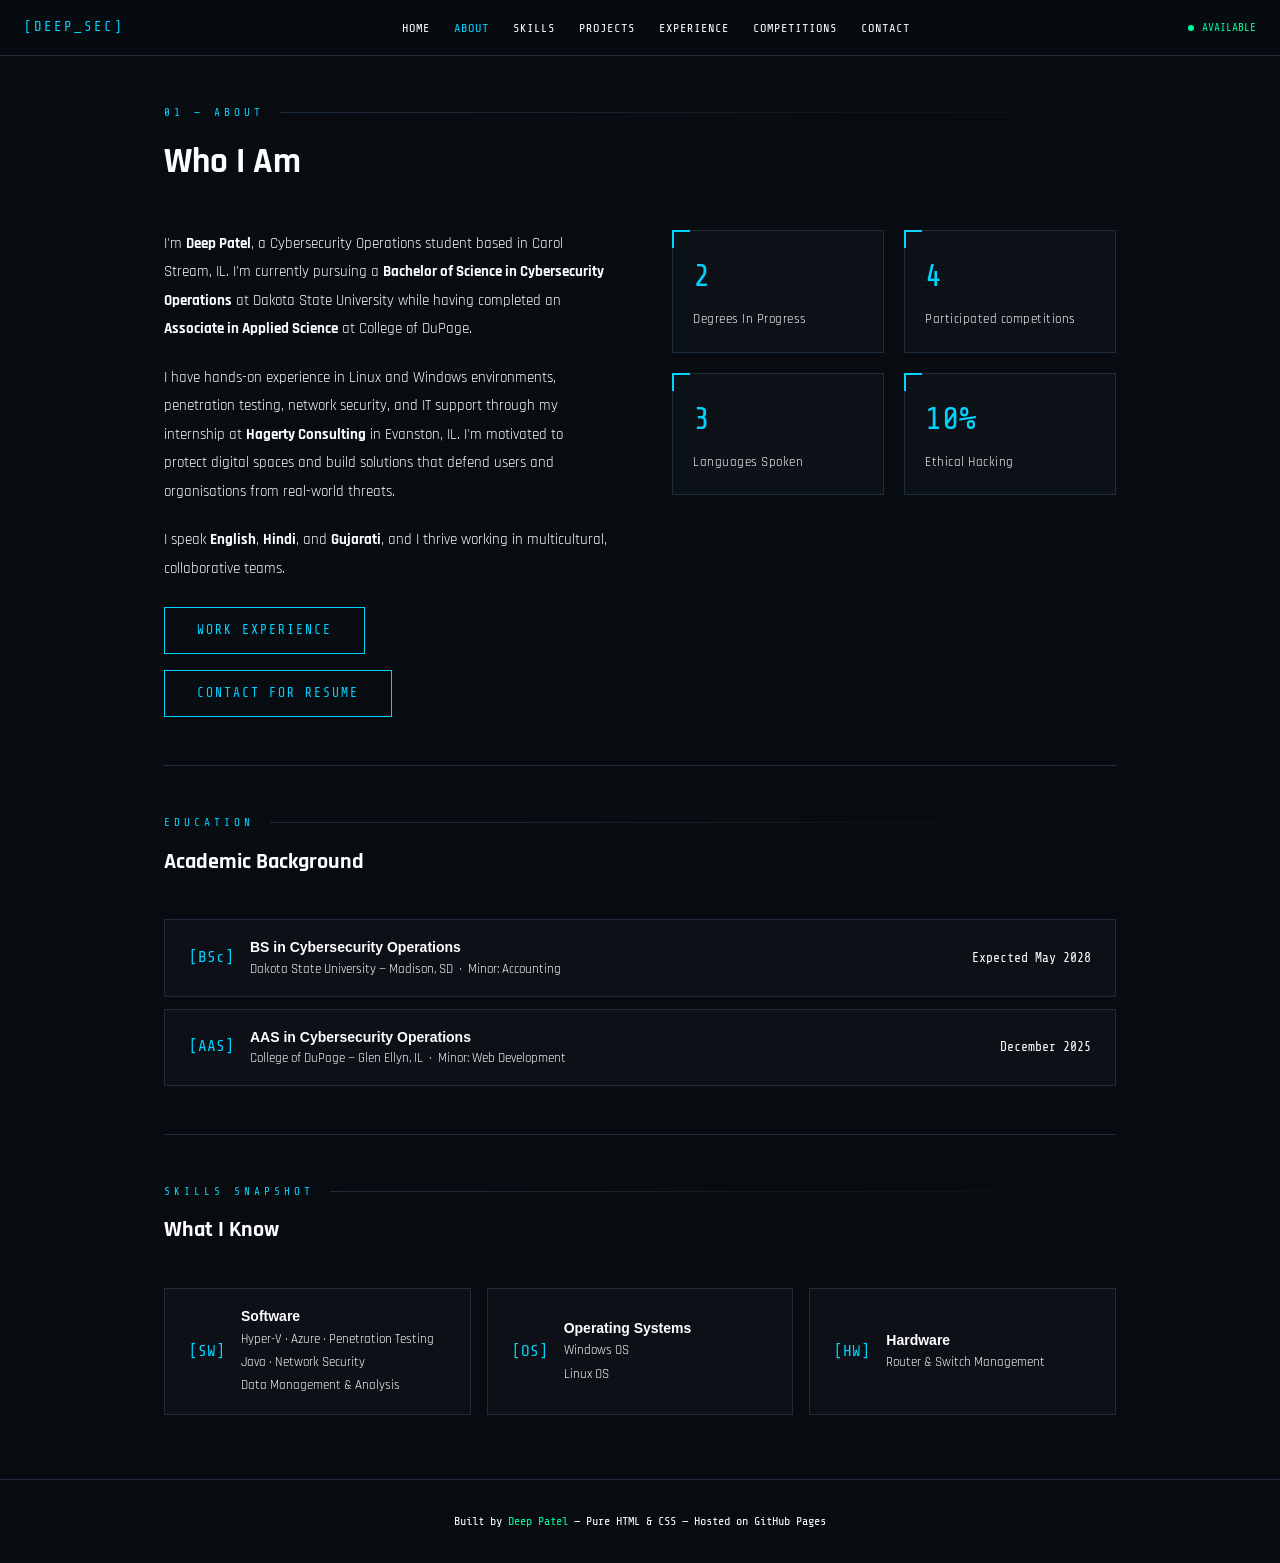
==== commit e86aa769: "Update about.html" ====
--- a/about.html
+++ b/about.html
@@ -56,7 +56,7 @@
  
       <div style="margin-top:1.5rem;display:flex;gap:1rem;flex-wrap:wrap;">
         <a href="Experience.html" class="btn-primary">Work Experience</a>
-        <a href="contact.html" class="btn-secondary" download>Contact for Resume</a>
+        <a href="contact.html" class="btn-primary">Contact for Resume</a>
       </div>
     </div>
  
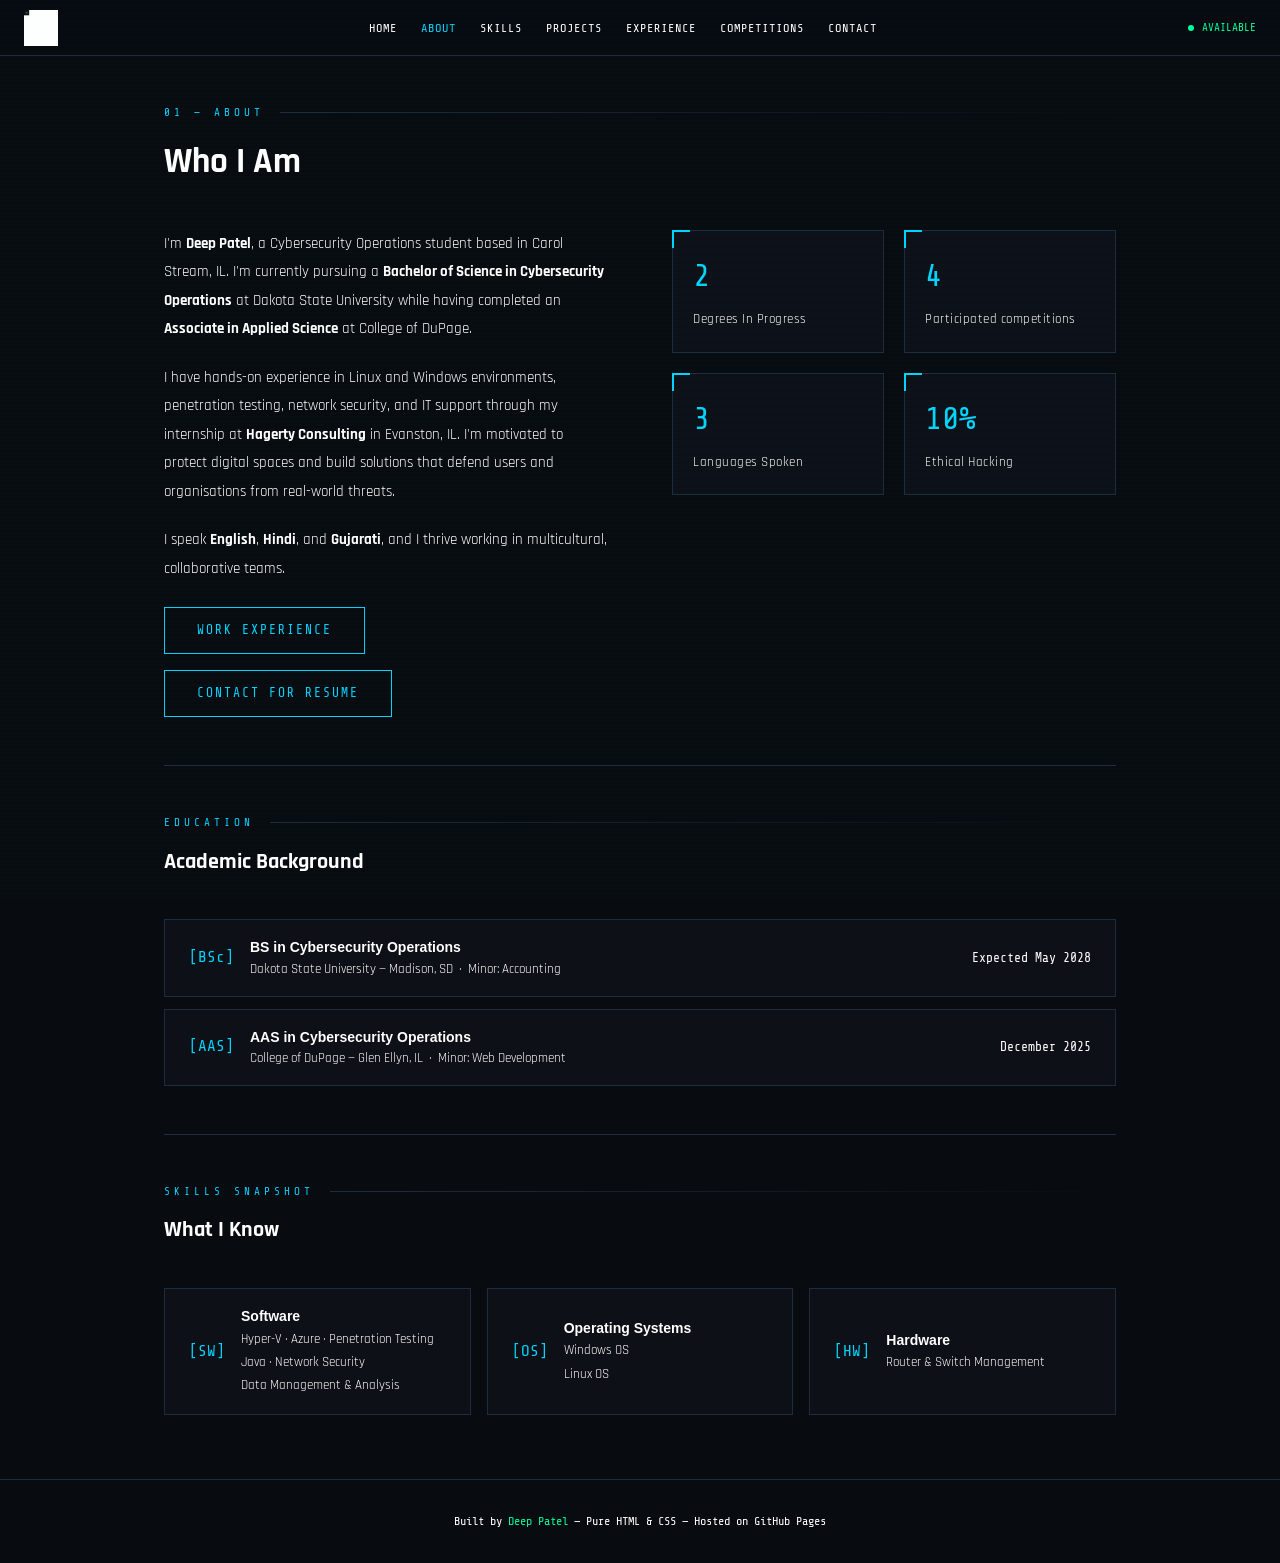
==== commit e23686b4: "Update about.html" ====
--- a/about.html
+++ b/about.html
@@ -9,7 +9,9 @@
 <body>
  
 <nav>
-  <a href="index.html" class="nav-logo">[DEEP_SEC]</a>
+  <a href="index.html" class="nav-logo">
+  <img src="logo.png" alt="DP Logo" style="height:36px;width:auto;vertical-align:middle;">
+</a>
   <button class="nav-toggle" id="navToggle" aria-label="Open menu">
     <span></span><span></span><span></span>
   </button>
